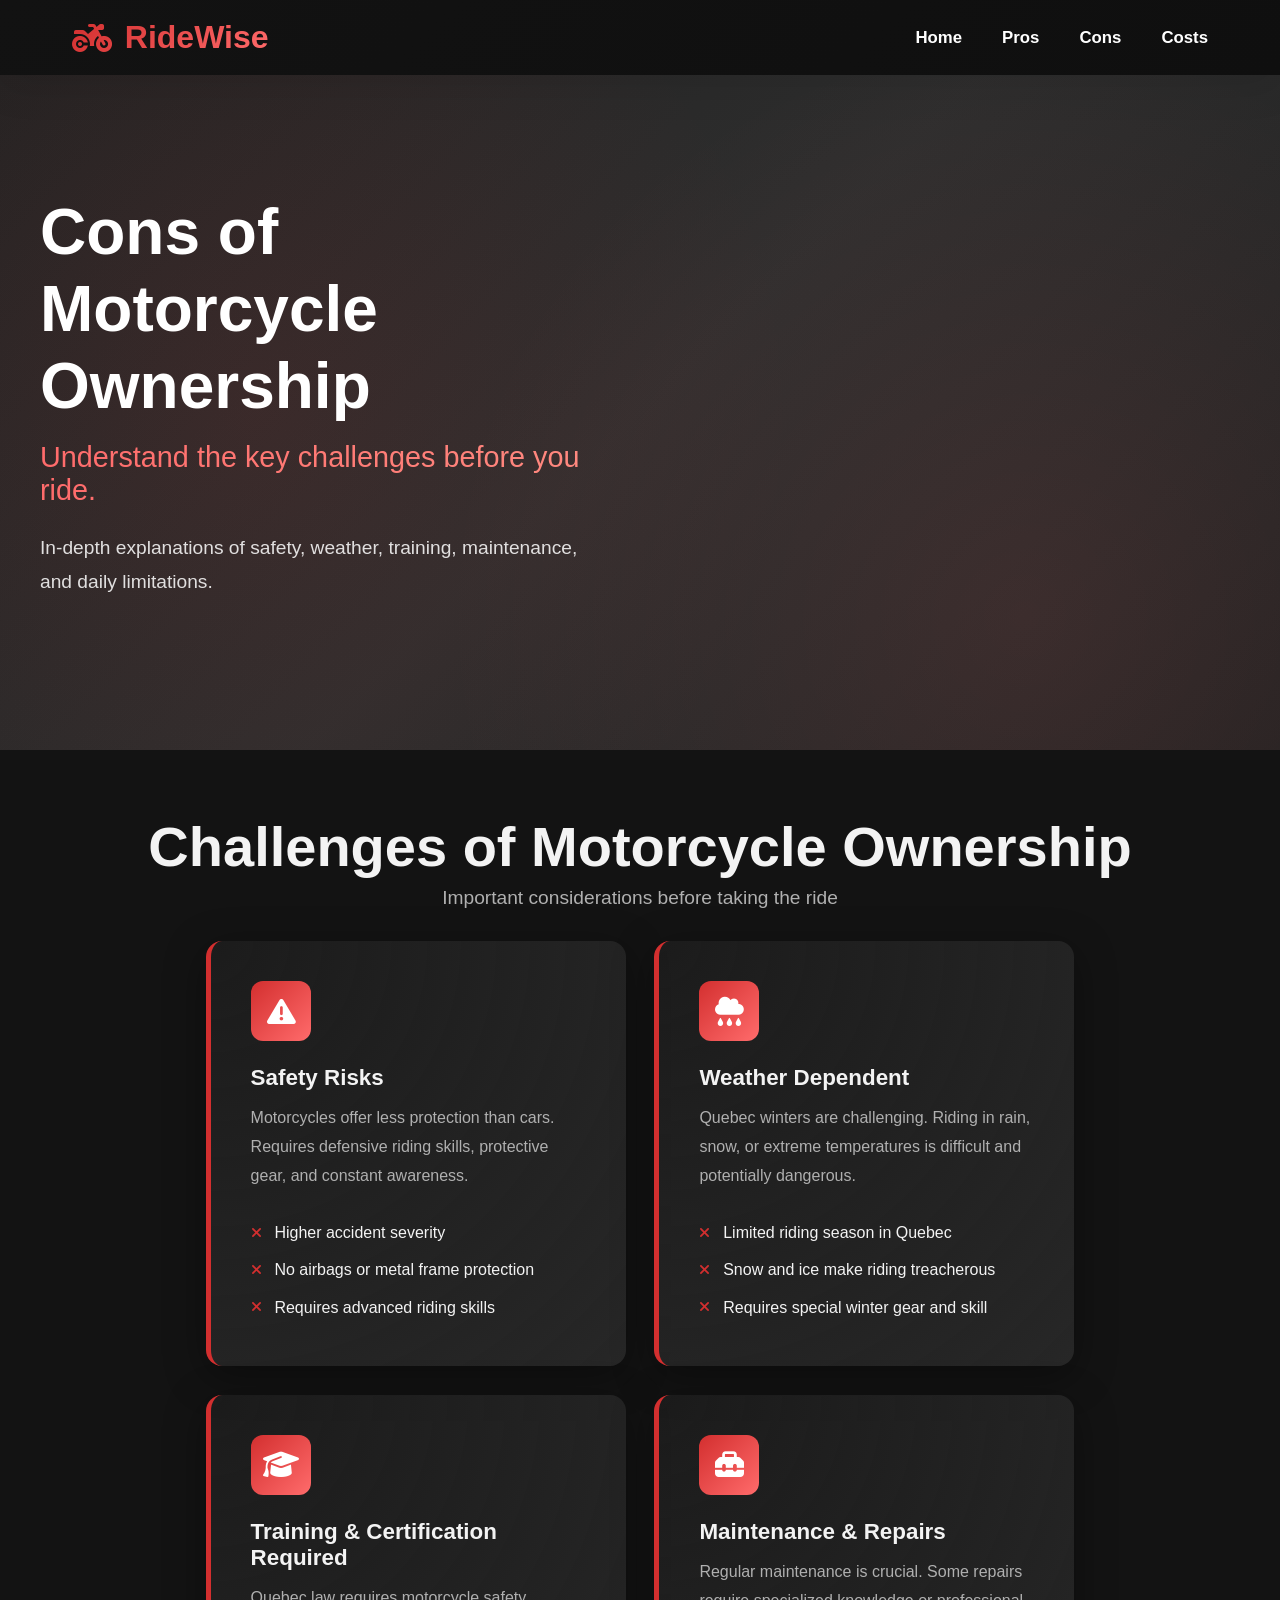
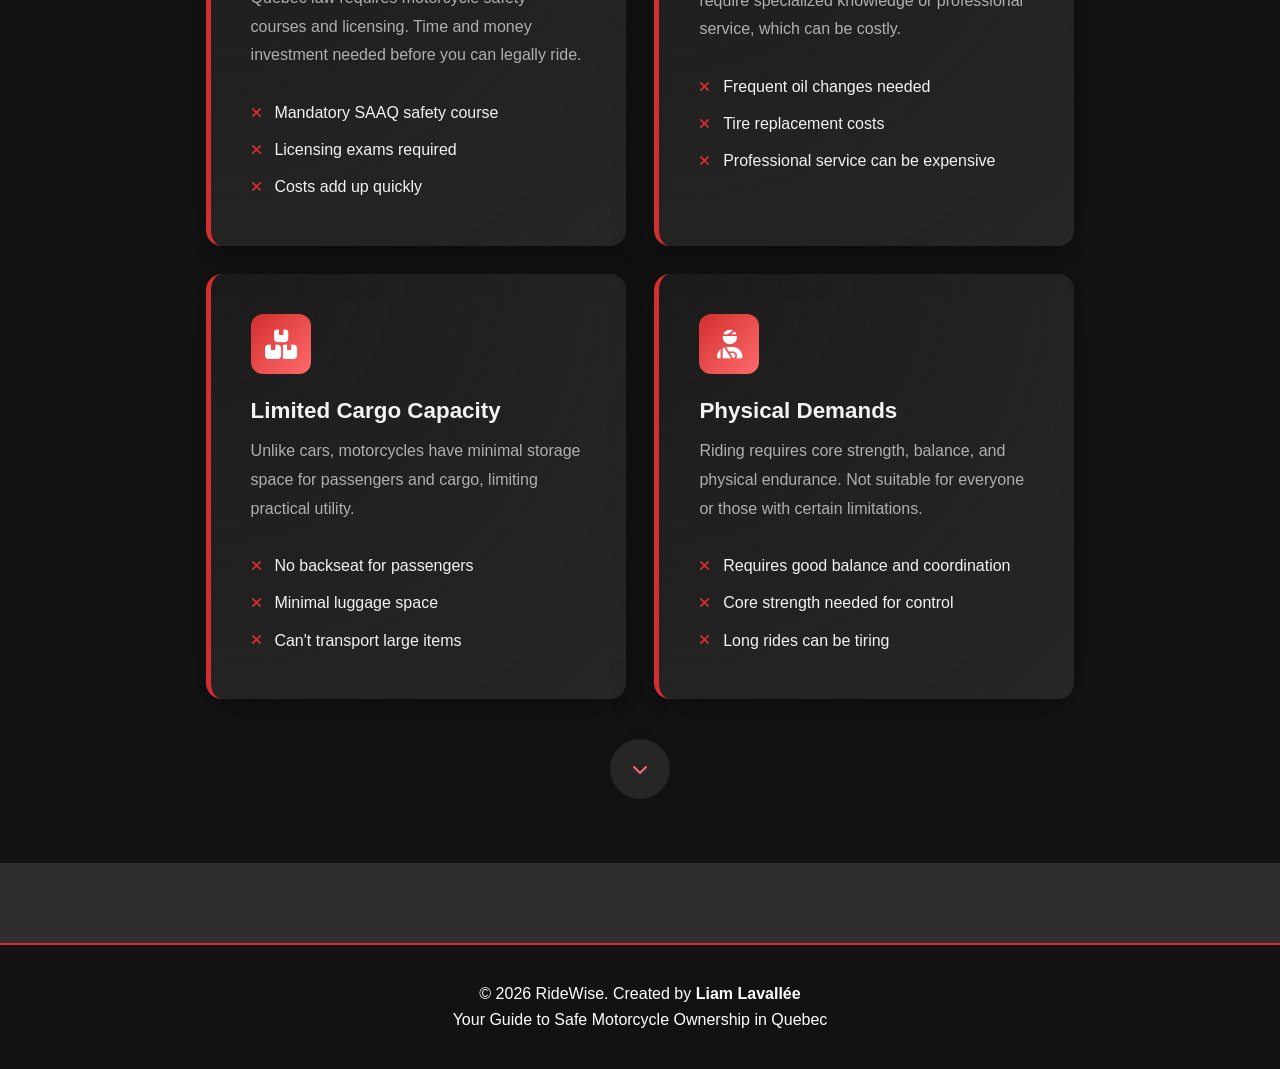
==== RideWiseVSCode/cons.html @ fea7e451 "commit" ====
<!DOCTYPE html>
<html lang="en">
<head>
    <meta charset="UTF-8">
    <meta name="viewport" content="width=device-width, initial-scale=1.0">
    <title>RideWise - Cons</title>
    <link rel="stylesheet" href="script.css">
    <link rel="stylesheet" href="https://cdnjs.cloudflare.com/ajax/libs/font-awesome/6.4.0/css/all.min.css">
</head>
<body class="detail-page">
    <nav class="navbar">
        <div class="nav-container">
            <div class="nav-logo">
                <i class="fas fa-motorcycle"></i> RideWise
            </div>
            <ul class="nav-menu">
                <li class="nav-item"><a href="index.html" class="nav-link">Home</a></li>
                <li class="nav-item"><a href="pros.html" class="nav-link">Pros</a></li>
                <li class="nav-item"><a href="cons.html" class="nav-link">Cons</a></li>
                <li class="nav-item"><a href="costs.html" class="nav-link">Costs</a></li>
            </ul>
            <div class="hamburger">
                <span></span>
                <span></span>
                <span></span>
            </div>
        </div>
    </nav>

    <section class="hero-section">
        <div class="hero-background">
            <div class="hero-bg-image"></div>
            <div class="hero-overlay"></div>
        </div>
        <div class="hero-container">
            <div class="hero-content">
                <div class="hero-text">
                    <h1 class="hero-title">Cons of Motorcycle Ownership</h1>
                    <p class="hero-subtitle">Understand the key challenges before you ride.</p>
                    <p class="hero-description">In-depth explanations of safety, weather, training, maintenance, and daily limitations.</p>
                </div>
            </div>
        </div>
    </section>

    <section id="cons" class="cons-section">
        <div class="section-container">
            <div class="section-header">
                <h2>Challenges of Motorcycle Ownership</h2>
                <p class="section-subtitle">Important considerations before taking the ride</p>
            </div>

            <div class="cons-grid">
                <div class="con-card fade-in-card">
                    <div class="con-icon"><i class="fas fa-exclamation-triangle"></i></div>
                    <h3>Safety Risks</h3>
                    <p>Motorcycles offer less protection than cars. Requires defensive riding skills, protective gear, and constant awareness.</p>
                    <ul class="card-list">
                        <li><i class="fas fa-times"></i> Higher accident severity</li>
                        <li><i class="fas fa-times"></i> No airbags or metal frame protection</li>
                        <li><i class="fas fa-times"></i> Requires advanced riding skills</li>
                    </ul>
                </div>
                <div class="con-card fade-in-card">
                    <div class="con-icon"><i class="fas fa-cloud-rain"></i></div>
                    <h3>Weather Dependent</h3>
                    <p>Quebec winters are challenging. Riding in rain, snow, or extreme temperatures is difficult and potentially dangerous.</p>
                    <ul class="card-list">
                        <li><i class="fas fa-times"></i> Limited riding season in Quebec</li>
                        <li><i class="fas fa-times"></i> Snow and ice make riding treacherous</li>
                        <li><i class="fas fa-times"></i> Requires special winter gear and skill</li>
                    </ul>
                </div>
                <div class="con-card fade-in-card">
                    <div class="con-icon"><i class="fas fa-graduation-cap"></i></div>
                    <h3>Training & Certification Required</h3>
                    <p>Quebec law requires motorcycle safety courses and licensing. Time and money investment needed before you can legally ride.</p>
                    <ul class="card-list">
                        <li><i class="fas fa-times"></i> Mandatory SAAQ safety course</li>
                        <li><i class="fas fa-times"></i> Licensing exams required</li>
                        <li><i class="fas fa-times"></i> Costs add up quickly</li>
                    </ul>
                </div>
                <div class="con-card fade-in-card">
                    <div class="con-icon"><i class="fas fa-toolbox"></i></div>
                    <h3>Maintenance & Repairs</h3>
                    <p>Regular maintenance is crucial. Some repairs require specialized knowledge or professional service, which can be costly.</p>
                    <ul class="card-list">
                        <li><i class="fas fa-times"></i> Frequent oil changes needed</li>
                        <li><i class="fas fa-times"></i> Tire replacement costs</li>
                        <li><i class="fas fa-times"></i> Professional service can be expensive</li>
                    </ul>
                </div>
                <div class="con-card fade-in-card">
                    <div class="con-icon"><i class="fas fa-boxes"></i></div>
                    <h3>Limited Cargo Capacity</h3>
                    <p>Unlike cars, motorcycles have minimal storage space for passengers and cargo, limiting practical utility.</p>
                    <ul class="card-list">
                        <li><i class="fas fa-times"></i> No backseat for passengers</li>
                        <li><i class="fas fa-times"></i> Minimal luggage space</li>
                        <li><i class="fas fa-times"></i> Can't transport large items</li>
                    </ul>
                </div>
                <div class="con-card fade-in-card">
                    <div class="con-icon"><i class="fas fa-user-injured"></i></div>
                    <h3>Physical Demands</h3>
                    <p>Riding requires core strength, balance, and physical endurance. Not suitable for everyone or those with certain limitations.</p>
                    <ul class="card-list">
                        <li><i class="fas fa-times"></i> Requires good balance and coordination</li>
                        <li><i class="fas fa-times"></i> Core strength needed for control</li>
                        <li><i class="fas fa-times"></i> Long rides can be tiring</li>
                    </ul>
                </div>
            </div>

            <div class="section-arrow-wrapper">
                <a href="costs.html" class="section-scroll-indicator" aria-label="Go to costs page"><i class="fas fa-chevron-down"></i></a>
            </div>
        </div>
    </section>

    <footer class="footer">
        <div class="footer-content">
            <p>&copy; 2026 RideWise. Created by <strong>Liam Lavallée</strong></p>
            <p>Your Guide to Safe Motorcycle Ownership in Quebec</p>
        </div>
    </footer>

    <script src="script.js"></script>
</body>
</html>
---- RideWiseVSCode/script.css ----
/* ========================================
   PROFESSIONAL MOTORCYCLE WEBSITE CSS
   WITH ANIMATIONS & STUNNING VISUALS
   ======================================== */

:root {
    --primary: #d32f2f;
    --primary-dark: #b71c1c;
    --accent: #ff6b6b;
    --secondary: #121212;
    --white: #ffffff;
    --light-bg: #383838;
    --page-bg: #2e2e2e;
    --section-bg: rgba(18, 18, 18, 0.95);
    --card-bg: #272727;
    --text-dark: #f3f3f3;
    --text-light: #b0b0b0;
    --border-radius: 16px;
    --transition: all 0.3s cubic-bezier(0.25, 0.46, 0.45, 0.94);
    --shadow: 0 10px 40px rgba(0, 0, 0, 0.35);
    --shadow-lg: 0 20px 60px rgba(0, 0, 0, 0.5);
}

* {
    margin: 0;
    padding: 0;
    box-sizing: border-box;
}

html {
    scroll-behavior: smooth;
}

body {
    font-family: 'Segoe UI', Tahoma, Geneva, Verdana, sans-serif;
    color: var(--text-dark);
    background: #2e2e2e;
    overflow-x: hidden;
}

/* ========================================
   NAVIGATION BAR
   ======================================== */

.navbar {
    background: linear-gradient(135deg, var(--secondary) 0%, #0f0f0f 100%);
    padding: 1.2rem 0;
    position: sticky;
    top: 0;
    z-index: 1000;
    box-shadow: var(--shadow-lg);
    backdrop-filter: blur(10px);
}

.nav-container {
    max-width: 1200px;
    margin: 0 auto;
    padding: 0 2rem;
    display: flex;
    justify-content: space-between;
    align-items: center;
}

.nav-logo {
    font-size: 2rem;
    font-weight: 900;
    background: linear-gradient(135deg, var(--primary), var(--accent));
    -webkit-background-clip: text;
    -webkit-text-fill-color: transparent;
    background-clip: text;
    display: flex;
    align-items: center;
    gap: 0.8rem;
    cursor: pointer;
    transition: var(--transition);
}

.nav-logo:hover {
    transform: scale(1.1);
}

.nav-menu {
    display: flex;
    list-style: none;
    gap: 2.5rem;
}

.nav-link {
    color: var(--white);
    text-decoration: none;
    font-weight: 600;
    transition: var(--transition);
    position: relative;
    font-size: 1.05rem;
}

.nav-link::after {
    content: '';
    position: absolute;
    bottom: -8px;
    left: 0;
    width: 0;
    height: 3px;
    background: linear-gradient(90deg, var(--primary), var(--accent));
    transition: width 0.4s ease;
    border-radius: 2px;
}

.nav-link:hover {
    color: var(--accent);
}

.nav-link:hover::after {
    width: 100%;
}

.hamburger {
    display: none;
    flex-direction: column;
    cursor: pointer;
    gap: 6px;
}

.hamburger span {
    width: 28px;
    height: 3px;
    background: var(--white);
    border-radius: 3px;
    transition: var(--transition);
}

/* ========================================
   HERO SECTION WITH ANIMATIONS
   ======================================== */

.hero-section {
    position: relative;
    min-height: 75vh;
    display: flex;
    align-items: center;
    justify-content: center;
    padding: 1.5rem 0;
    overflow: hidden;
}

.hero-background {
    position: absolute;
    top: 0;
    left: 0;
    width: 100%;
    height: 100%;
    z-index: 0;
}

.hero-bg-image {
    position: absolute;
    width: 100%;
    height: 100%;
    background: linear-gradient(135deg, rgba(26, 26, 26, 0.55) 0%, rgba(45, 45, 45, 0.3) 50%, rgba(26, 26, 26, 0.65) 100%),
                url('https://images.unsplash.com/photo-1500530855697-b586d89ba3ee?auto=format&fit=crop&w=1600&q=80');
    background-size: cover;
    background-position: center;
    z-index: 1;
}

.hero-overlay {
    position: absolute;
    width: 100%;
    height: 100%;
    background: radial-gradient(circle at 20% 50%, rgba(211, 47, 47, 0.1) 0%, transparent 50%),
                radial-gradient(circle at 80% 80%, rgba(255, 107, 107, 0.1) 0%, transparent 50%);
    z-index: 2;
    animation: overlayShift 10s ease-in-out infinite;
}

@keyframes overlayShift {
    0%, 100% {
        opacity: 1;
    }
    50% {
        opacity: 0.8;
    }
}

.hero-container {
    max-width: 1200px;
    width: 100%;
    position: relative;
    z-index: 3;
}

.hero-content {
    display: grid;
    grid-template-columns: 1fr 1fr;
    gap: 4rem;
    align-items: center;
    animation: fadeInUp 1s ease-out;
}

.hero-text {
    color: var(--white);
}

.hero-title {
    font-size: 4rem;
    font-weight: 900;
    margin-bottom: 1rem;
    line-height: 1.2;
    animation: slideInLeft 0.8s ease-out;
}

.hero-subtitle {
    font-size: 1.8rem;
    background: linear-gradient(90deg, var(--accent), #ff8a80);
    -webkit-background-clip: text;
    -webkit-text-fill-color: transparent;
    background-clip: text;
    margin-bottom: 1.5rem;
    animation: slideInLeft 0.8s ease-out 0.2s backwards;
}

.hero-description {
    font-size: 1.2rem;
    color: rgba(255, 255, 255, 0.85);
    margin-bottom: 2rem;
    line-height: 1.8;
    animation: slideInLeft 0.8s ease-out 0.4s backwards;
}

.hero-btn {
    background: linear-gradient(135deg, var(--primary), var(--accent));
    color: var(--white);
    border: none;
    padding: 1.2rem 2.8rem;
    font-size: 1.1rem;
    font-weight: 700;
    border-radius: var(--border-radius);
    cursor: pointer;
    transition: var(--transition);
    box-shadow: 0 10px 30px rgba(211, 47, 47, 0.3);
    position: relative;
    overflow: hidden;
    animation: slideInLeft 0.8s ease-out 0.6s backwards;
}

.hero-btn::before {
    content: '';
    position: absolute;
    top: 0;
    left: -100%;
    width: 100%;
    height: 100%;
    background: rgba(255, 255, 255, 0.2);
    transition: left 0.5s ease;
}

.hero-btn:hover {
    transform: translateY(-3px);
    box-shadow: 0 15px 40px rgba(211, 47, 47, 0.4);
}

.hero-btn:hover::before {
    left: 100%;
}

.hero-visual {
    position: relative;
    display: flex;
    justify-content: center;
    align-items: center;
    min-height: 500px;
    animation: slideInRight 0.8s ease-out;
}

.motorcycle-icon-large {
    font-size: 25rem;
    color: var(--accent);
    opacity: 0.9;
    animation: float 4s ease-in-out infinite;
    filter: drop-shadow(0 10px 30px rgba(211, 47, 47, 0.3));
    z-index: 2;
}

@keyframes float {
    0%, 100% {
        transform: translateY(0px) rotate(0deg);
    }
    50% {
        transform: translateY(-40px) rotate(2deg);
    }
}

.animated-circles {
    position: absolute;
    width: 100%;
    height: 100%;
    z-index: 1;
}

.circle {
    position: absolute;
    border: 2px solid var(--accent);
    border-radius: 50%;
    opacity: 0.15;
}

.circle-1 {
    width: 400px;
    height: 400px;
    top: 10%;
    left: 10%;
    animation: rotate 20s linear infinite;
}

.circle-2 {
    width: 300px;
    height: 300px;
    bottom: 15%;
    right: 10%;
    animation: rotate 15s linear infinite reverse;
}

.circle-3 {
    width: 200px;
    height: 200px;
    top: 40%;
    right: 5%;
    animation: rotate 10s linear infinite;
}

@keyframes rotate {
    from { transform: rotate(0deg); }
    to { transform: rotate(360deg); }
}

.scroll-indicator {
    position: absolute;
    bottom: 40px;
    left: 50%;
    transform: translateX(-50%);
    z-index: 3;
    animation: bounce 2s ease-in-out infinite;
    display: inline-flex;
    align-items: center;
    justify-content: center;
    text-decoration: none;
    cursor: pointer;
}

.scroll-indicator i {
    font-size: 1.8rem;
    color: var(--accent);
}

.scroll-indicator.secondary-indicator {
    bottom: 90px;
    opacity: 0.9;
    animation-delay: 0.2s;
}

.explore-scroll-indicator {
    position: relative;
    bottom: auto;
    left: auto;
    transform: none;
    display: inline-flex;
    margin-top: 1.5rem;
}

@keyframes bounce {
    0%, 100% {
        transform: translateX(-50%) translateY(0);
    }
    50% {
        transform: translateX(-50%) translateY(15px);
    }
}

/* ========================================
   SECTION ANIMATIONS & STYLES
   ======================================== */

@keyframes fadeInUp {
    from {
        opacity: 0;
        transform: translateY(50px);
    }
    to {
        opacity: 1;
        transform: translateY(0);
    }
}

@keyframes slideInLeft {
    from {
        opacity: 0;
        transform: translateX(-50px);
    }
    to {
        opacity: 1;
        transform: translateX(0);
    }
}

@keyframes slideInRight {
    from {
        opacity: 0;
        transform: translateX(50px);
    }
    to {
        opacity: 1;
        transform: translateX(0);
    }
}

@keyframes scaleIn {
    from {
        opacity: 0;
        transform: scale(0.9);
    }
    to {
        opacity: 1;
        transform: scale(1);
    }
}

.fade-in {
    animation: fadeInUp 0.8s ease-out;
}

.fade-in-card {
    animation: fadeInUp 0.8s ease-out;
}

.section-container {
    max-width: 1600px;
    margin: 0 auto;
    padding: 0 2.5rem;
}

.section-header {
    text-align: center;
    margin-bottom: 2rem;
}

.section-tag {
    display: inline-block;
    background: linear-gradient(135deg, var(--primary), var(--accent));
    color: var(--white);
    padding: 0.6rem 1.5rem;
    border-radius: 50px;
    font-size: 0.9rem;
    font-weight: 700;
    text-transform: uppercase;
    letter-spacing: 1px;
    margin-bottom: 1rem;
}

.section-tag.warning {
    background: linear-gradient(135deg, #ff6b6b, #ff8a80);
}

.section-header h2 {
    font-size: 3.5rem;
    color: var(--text-dark);
    margin-bottom: 0.5rem;
    font-weight: 900;
}

.section-header p {
    font-size: 1.2rem;
    color: var(--text-light);
    margin-top: 0.5rem;
}

/* ========================================
   PROS SECTION
   ======================================== */

.pros-section {
    padding: 4rem 0;
    background: linear-gradient(180deg, rgba(18, 18, 18, 0.98) 0%, var(--section-bg) 100%);
    position: relative;
    overflow: hidden;
}

.section-bg-pattern {
    position: absolute;
    top: 0;
    left: 0;
    right: 0;
    height: 400px;
    background: 
        radial-gradient(circle at 20% 50%, rgba(211, 47, 47, 0.05) 0%, transparent 50%),
        radial-gradient(circle at 80% 80%, rgba(255, 107, 107, 0.05) 0%, transparent 50%);
    pointer-events: none;
}

.pros-grid {
    display: grid;
    grid-template-columns: repeat(auto-fit, minmax(420px, 1fr));
    gap: 2.5rem;
    justify-content: center;
    position: relative;
    z-index: 1;
}

.pro-card {
    background: var(--card-bg);
    padding: 3rem;
    border-radius: var(--border-radius);
    box-shadow: var(--shadow);
    transition: var(--transition);
    position: relative;
    overflow: hidden;
    border-top: 5px solid var(--primary);
}

.card-bg {
    position: absolute;
    top: 0;
    left: 0;
    width: 0;
    height: 100%;
    background: linear-gradient(135deg, rgba(211, 47, 47, 0.05), rgba(255, 107, 107, 0.05));
    transition: width 0.5s ease;
    z-index: -1;
}

.pro-card:hover {
    transform: translateY(-15px);
    box-shadow: var(--shadow-lg);
}

.pro-card:hover .card-bg {
    width: 100%;
}

.card-icon {
    width: 70px;
    height: 70px;
    background: linear-gradient(135deg, var(--primary), var(--accent));
    border-radius: 50%;
    display: flex;
    align-items: center;
    justify-content: center;
    font-size: 2rem;
    color: var(--white);
    margin-bottom: 1.5rem;
    animation: scaleIn 0.6s ease-out;
}

.pro-card h3 {
    font-size: 1.5rem;
    color: var(--text-dark);
    margin-bottom: 0.8rem;
    font-weight: 700;
}

.pro-card p {
    color: var(--text-light);
    margin-bottom: 1.5rem;
    line-height: 1.8;
}

.card-list {
    list-style: none;
    margin-top: 1.5rem;
}

.card-list li {
    padding: 0.6rem 0;
    color: var(--text-dark);
    display: flex;
    align-items: center;
    gap: 0.8rem;
    font-weight: 500;
}

.card-list i {
    color: var(--primary);
    font-size: 0.9rem;
    font-weight: bold;
}

/* ========================================
   CONS SECTION
   ======================================== */

.cons-section {
    padding: 4rem 0;
    background: var(--section-bg);
    position: relative;
    overflow: hidden;
}

.cons-bg {
    position: absolute;
    top: 0;
    left: 0;
    right: 0;
    bottom: 0;
    background: 
        linear-gradient(180deg, rgba(211, 47, 47, 0.02) 0%, transparent 100%);
    pointer-events: none;
}

.cons-grid {
    display: grid;
    grid-template-columns: repeat(auto-fit, minmax(420px, 1fr));
    gap: 2.5rem;
    justify-content: center;
    position: relative;
    z-index: 1;
}

.con-card {
    background: radial-gradient(circle at top left, rgba(255, 255, 255, 0.04), rgba(40, 40, 40, 0.95));
    padding: 3rem;
    border-radius: var(--border-radius);
    box-shadow: var(--shadow);
    transition: var(--transition);
    border-left: 5px solid var(--primary);
    position: relative;
    overflow: hidden;
}

.con-card::before {
    content: '';
    position: absolute;
    top: 0;
    right: -30px;
    width: 200px;
    height: 200px;
    background: radial-gradient(circle, rgba(211, 47, 47, 0.1), transparent);
    opacity: 0;
    transition: opacity 0.5s ease;
}

.con-card:hover {
    transform: translateY(-10px);
    box-shadow: var(--shadow-lg);
}

.con-card:hover::before {
    opacity: 1;
}

.con-icon {
    width: 60px;
    height: 60px;
    background: linear-gradient(135deg, var(--primary), var(--accent));
    border-radius: 12px;
    display: flex;
    align-items: center;
    justify-content: center;
    font-size: 1.8rem;
    color: var(--white);
    margin-bottom: 1.5rem;
}

.con-card h3 {
    font-size: 1.4rem;
    color: var(--text-dark);
    margin-bottom: 0.8rem;
    font-weight: 700;
}

.con-card p {
    color: var(--text-light);
    margin-bottom: 1.5rem;
    line-height: 1.8;
}

.con-details {
    background: rgba(211, 47, 47, 0.05);
    padding: 1.2rem;
    border-radius: 10px;
    font-size: 0.95rem;
    color: var(--text-dark);
    line-height: 1.8;
}

.con-details i {
    color: var(--primary);
    margin-right: 0.5rem;
}

/* ========================================
   COSTS SECTION
   ======================================== */

.costs-section {
    padding: 4rem 0 6rem;
    background: linear-gradient(180deg, rgba(18, 18, 18, 0.98) 0%, var(--section-bg) 100%);
    position: relative;
}

.costs-grid {
    display: grid;
    grid-template-columns: repeat(auto-fit, minmax(420px, 1fr));
    gap: 2.5rem;
    justify-content: center;
    margin-bottom: 4rem;
}

.cost-card {
    background: var(--card-bg);
    border-radius: var(--border-radius);
    overflow: hidden;
    box-shadow: var(--shadow);
    transition: var(--transition);
    border-top: 5px solid var(--primary);
    padding: 1.5rem 1.8rem 1.8rem;
}

.cost-card:hover {
    transform: translateY(-12px);
    box-shadow: var(--shadow-lg);
}

body.detail-page .pros-grid,
body.detail-page .cons-grid,
body.detail-page .costs-grid {
    grid-template-columns: repeat(auto-fit, minmax(320px, 420px));
    gap: 1.8rem;
}

body.detail-page .pro-card,
body.detail-page .con-card,
body.detail-page .cost-card {
    max-width: 420px;
    margin: 0 auto;
}

body.detail-page .pro-card,
body.detail-page .con-card {
    padding: 2.5rem;
}

.cost-icon {
    width: 100%;
    height: 140px;
    background: linear-gradient(135deg, var(--primary) 0%, var(--accent) 100%);
    display: flex;
    align-items: center;
    justify-content: center;
    font-size: 2.5rem;
    color: var(--white);
}

.cost-card h3 {
    font-size: 1.5rem;
    color: var(--text-dark);
    padding: 1.5rem 1.5rem 0;
    font-weight: 700;
}

.cost-breakdown {
    padding: 1.5rem;
}

.section-info {
    color: rgb(156, 156, 156);
    margin-left: 478px;
    margin-top: 20px;
    display: block;
    width: 100%;
    text-align: right;
    display: flex;
    justify-content: flex-end;
}

.cost-item {
    display: flex;
    justify-content: space-between;
    padding: 1rem 0;
    border-bottom: 1px solid rgba(255, 255, 255, 0.08);
    font-size: 0.95rem;
    line-height: 1.8;
}

.cost-item:last-of-type {
    border-bottom: none;
}

.cost-item span:first-child {
    color: var(--text-dark);
    font-weight: 500;
}

.price {
    color: var(--primary);
    font-weight: 700;
}

.cost-total {
    background: linear-gradient(135deg, rgba(211, 47, 47, 0.1), rgba(255, 107, 107, 0.05));
    padding: 1.2rem 1.5rem;
    display: flex;
    justify-content: space-between;
    font-weight: 700;
    color: var(--primary);
    border-top: 2px solid rgba(211, 47, 47, 0.2);
}

/* ========================================
   COST SUMMARY TABLE
   ======================================== */

.cost-summary {
    background: var(--card-bg);
    padding: 3rem;
    border-radius: var(--border-radius);
    box-shadow: var(--shadow);
    margin-bottom: 3rem;
}

.cost-summary h3 {
    font-size: 2rem;
    color: var(--text-dark);
    margin-bottom: 2rem;
    text-align: center;
    font-weight: 900;
}

.summary-table {
    width: 100%;
    border-collapse: collapse;
    margin-bottom: 2rem;
}

.summary-row {
    display: grid;
    grid-template-columns: 1.6fr 1fr 1fr;
    gap: 1rem;
    align-items: center;
    padding: 1rem 1.2rem;
    border-bottom: 1px solid rgba(255, 255, 255, 0.08);
    color: var(--text-light);
    font-size: 0.95rem;
}

.summary-row.header {
    background: linear-gradient(135deg, var(--primary), var(--accent));
    color: var(--white);
    font-weight: 700;
    border-bottom: none;
}

.summary-row.header span {
    color: var(--white);
}

.summary-row.total {
    background: linear-gradient(135deg, rgba(211, 47, 47, 0.12), rgba(255, 107, 107, 0.08));
    font-weight: 700;
    color: var(--text-dark);
    font-size: 1rem;
}

.summary-table span {
    display: block;
}

.cost-note-large {
    background: rgba(211, 47, 47, 0.08);
    border-left: 4px solid var(--primary);
    padding: 1.5rem;
    border-radius: 14px;
    color: var(--text-light);
    line-height: 1.8;
    margin-top: 1.5rem;
}

.cost-note-large i {
    color: var(--primary);
    margin-right: 0.8rem;
}

/* ========================================
   EXPLORE SECTION
   ======================================== */

.explore-section {
    background:
        linear-gradient(135deg, rgba(26, 26, 26, 0.8), rgba(26, 26, 26, 0.75)),
        url('https://tse1.mm.bing.net/th/id/OIP.mK5XKElufJsKbMB0Slj2IwHaHa?r=0&rs=1&pid=ImgDetMain&o=7&rm=3');
    background-size: cover;
    background-position: center;
    color: var(--white);
    padding: 4.5rem 3rem 3rem;
    border-radius: 28px;
    text-align: center;
    margin: 3rem auto 0;
    max-width: 1250px;
    box-shadow: var(--shadow-lg);
    position: relative;
    overflow: hidden;
    border: 1px solid rgba(255, 255, 255, 0.08);
    animation: sectionPulse 6s ease-in-out infinite;
}

.explore-section::before {
    content: '';
    position: absolute;
    inset: 0;
    background: radial-gradient(circle at top left, rgba(255, 255, 255, 0.12), transparent 35%);
    pointer-events: none;
}

.explore-section h3 {
    font-size: 2.2rem;
    margin-bottom: 1.2rem;
    font-weight: 900;
    letter-spacing: 0.04em;
}

.explore-section p {
    color: rgba(255, 255, 255, 0.8);
    max-width: 700px;
    margin: 0 auto 2rem;
    line-height: 1.7;
}

.explore-grid {
    display: flex;
    gap: 1.5rem;
    justify-content: center;
    flex-wrap: wrap;
    margin-top: 1.5rem;
}

.explore-link {
    background: linear-gradient(135deg, var(--primary), var(--accent));
    color: var(--white);
    padding: 1.2rem 1.8rem;
    border-radius: 50px;
    text-decoration: none;
    font-weight: 700;
    transition: var(--transition);
    display: inline-flex;
    align-items: center;
    gap: 0.8rem;
    box-shadow: 0 8px 20px rgba(211, 47, 47, 0.3);
    min-width: 140px;
    justify-content: center;
    transform: translateY(0);
}

.explore-link:hover {
    transform: translateY(-8px) scale(1.02);
    box-shadow: 0 14px 32px rgba(211, 47, 47, 0.4);
}

.explore-link i {
    font-size: 1.1rem;
}

@keyframes sectionPulse {
    0%, 100% {
        transform: translateY(0);
    }
    50% {
        transform: translateY(-4px);
    }
}

.section-arrow-wrapper {
    display: flex;
    justify-content: center;
    margin-top: 2.5rem;
}

.section-scroll-indicator {
    display: inline-flex;
    background: rgba(255, 255, 255, 0.08);
    color: var(--accent);
    width: 60px;
    height: 60px;
    border-radius: 50%;
    align-items: center;
    justify-content: center;
    text-decoration: none;
    transition: transform 0.3s ease, background 0.3s ease;
    box-shadow: 0 10px 25px rgba(0, 0, 0, 0.12);
}

.section-scroll-indicator:hover {
    transform: translateY(-6px);
    background: rgba(255, 255, 255, 0.15);
}

/* ========================================
   RESOURCES SECTION
   ======================================== */

.resources-section {
    background: linear-gradient(135deg, rgba(18, 18, 18, 0.95) 0%, #111111 100%);
    color: var(--white);
    padding: 3rem;
    border-radius: var(--border-radius);
    text-align: center;
    margin-top: 3rem;
    box-shadow: var(--shadow-lg);
}

.resources-section h3 {
    font-size: 1.8rem;
    margin-bottom: 2rem;
    font-weight: 900;
}

.resources-grid {
    display: flex;
    gap: 1.5rem;
    justify-content: center;
    flex-wrap: wrap;
}

.resource-link {
    background: linear-gradient(135deg, var(--primary), var(--accent));
    color: var(--white);
    padding: 1rem 2rem;
    border-radius: 50px;
    text-decoration: none;
    font-weight: 700;
    transition: var(--transition);
    display: inline-flex;
    align-items: center;
    gap: 0.8rem;
    box-shadow: 0 8px 20px rgba(211, 47, 47, 0.3);
}

.resource-link:hover {
    transform: translateY(-5px);
    box-shadow: 0 12px 30px rgba(211, 47, 47, 0.4);
}

.resource-link i {
    font-size: 1.1rem;
}

/* ========================================
   FOOTER
   ======================================== */

.footer {
    background: var(--secondary);
    color: var(--white);
    text-align: center;
    padding: 2rem;
    margin-top: 5rem;
    border-top: 2px solid var(--primary);
}

.footer-content p {
    margin: 0.5rem 0;
    font-size: 1rem;
}

/* ========================================
   RESPONSIVE DESIGN
   ======================================== */

@media (max-width: 768px) {
    .nav-menu {
        display: none;
    }

    .hamburger {
        display: flex;
    }

    .hero-content {
        grid-template-columns: 1fr;
        gap: 2rem;
    }

    .hero-title {
        font-size: 2.5rem;
    }

    .hero-subtitle {
        font-size: 1.3rem;
    }

    .motorcycle-icon-large {
        font-size: 12rem;
    }

    .section-header h2 {
        font-size: 2.2rem;
    }

    .pros-grid,
    .cons-grid,
    .costs-grid {
        grid-template-columns: 1fr;
    }

    .cost-item {
        flex-direction: column;
        align-items: flex-start;
        gap: 0.35rem;
    }

    .cost-item span:last-child {
        font-size: 1rem;
    }

    .summary-row {
        grid-template-columns: 1fr;
        padding: 0.9rem 1rem;
    }

    .summary-row.header {
        padding: 1rem 1rem;
    }

    .cost-note-large {
        font-size: 0.95rem;
    }

    .resources-grid {
        flex-direction: column;
    }

    .resource-link {
        width: 100%;
        justify-content: center;
    }

    .section-container {
        padding: 0 1rem;
    }
}

@media (max-width: 480px) {
    .nav-logo {
        font-size: 1.5rem;
    }

    .hero-title {
        font-size: 1.8rem;
    }

    .hero-subtitle {
        font-size: 1rem;
    }

    .hero-btn {
        padding: 0.9rem 1.8rem;
        font-size: 1rem;
    }

    .motorcycle-icon-large {
        font-size: 6rem;
    }

    .circle-1 {
        width: 200px;
        height: 200px;
    }

    .circle-2 {
        width: 150px;
        height: 150px;
    }

    .circle-3 {
        width: 100px;
        height: 100px;
    }

    .section-header h2 {
        font-size: 1.8rem;
    }

    .pro-card,
    .con-card {
        padding: 2rem;
    }

    .cost-summary {
        padding: 1.5rem;
    }
}
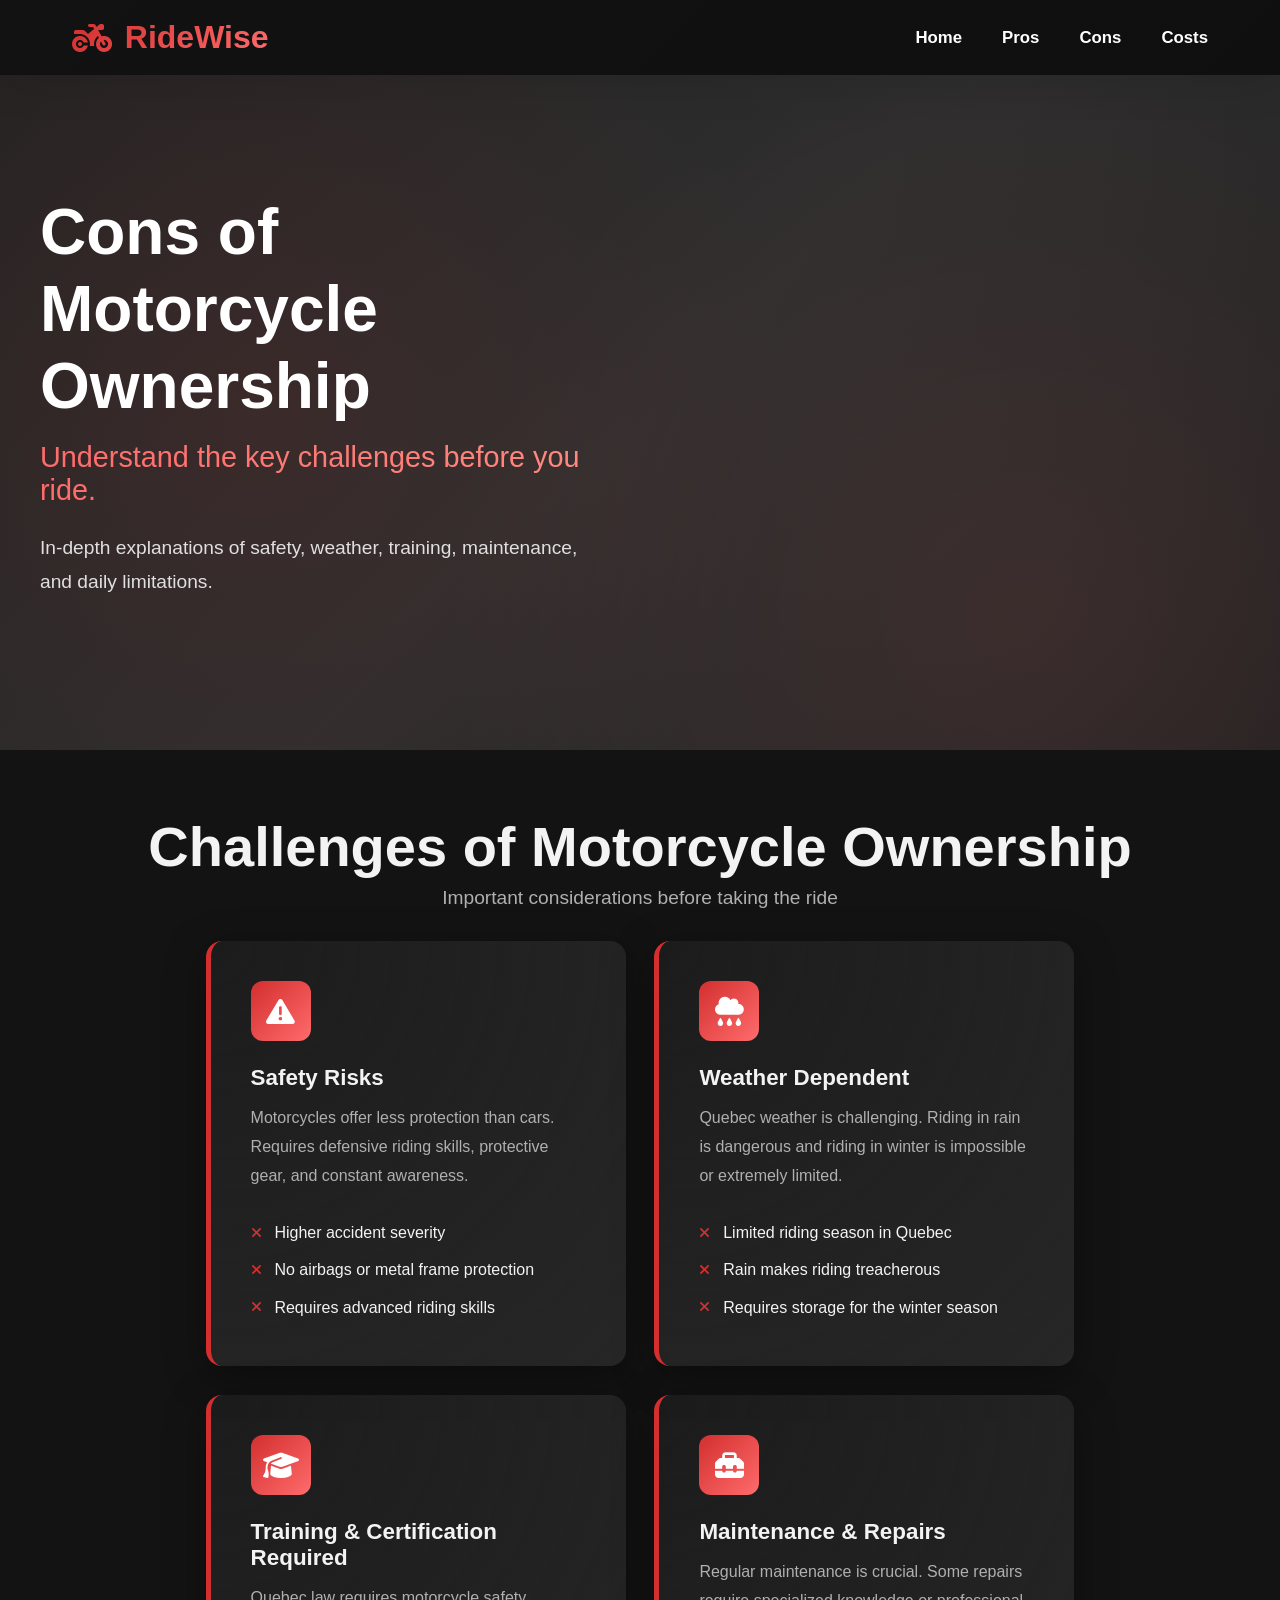
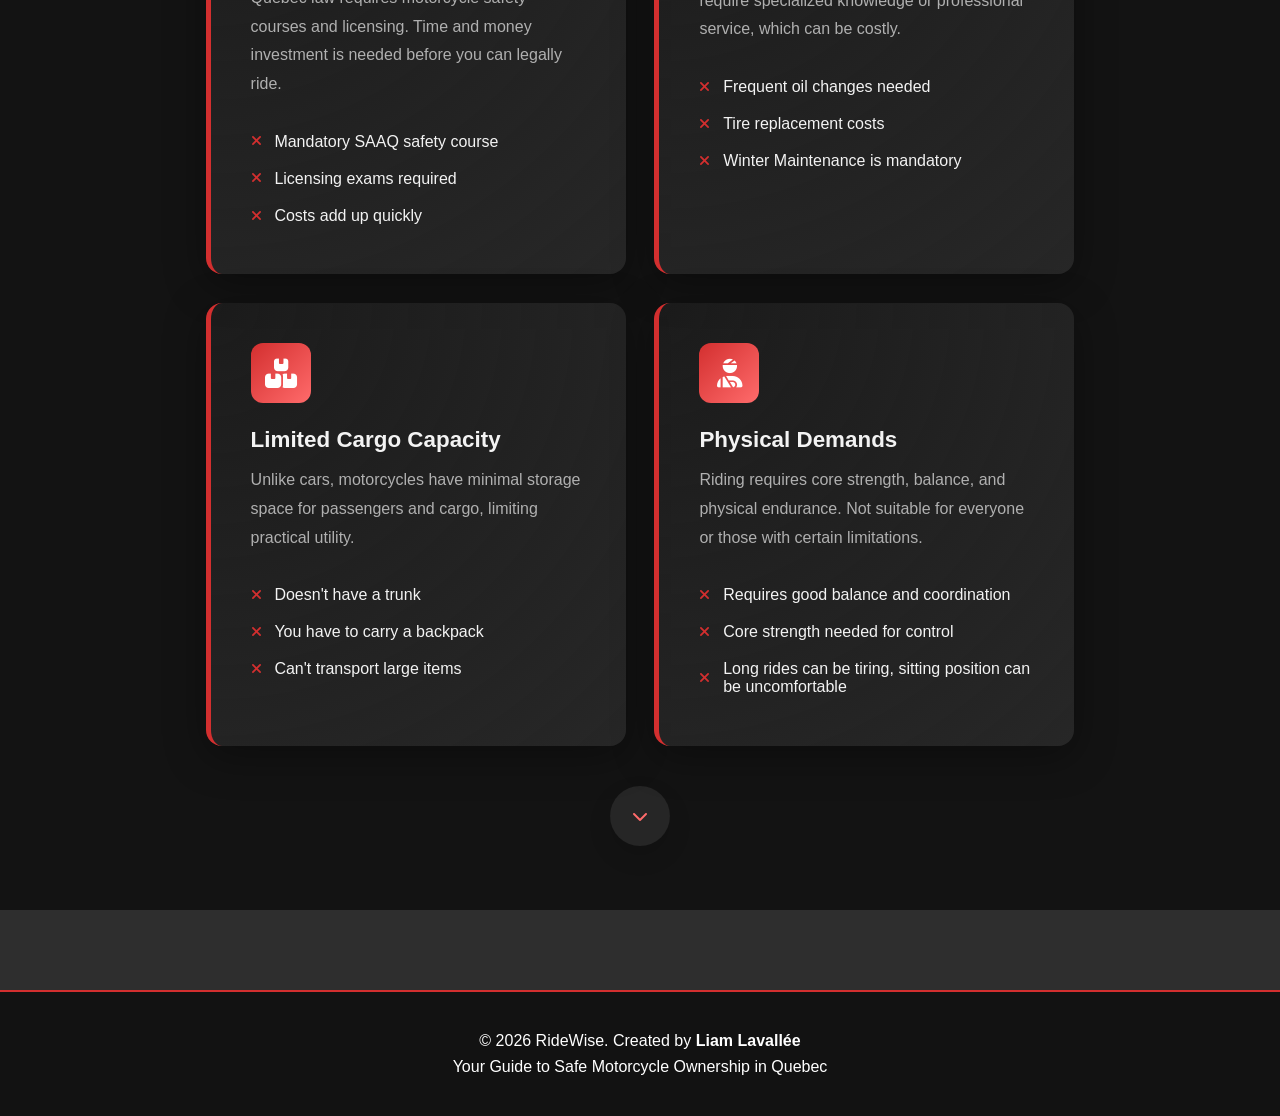
==== commit b7353363: "commit" ====
--- a/RideWiseVSCode/cons.html
+++ b/RideWiseVSCode/cons.html
@@ -64,17 +64,17 @@
                 <div class="con-card fade-in-card">
                     <div class="con-icon"><i class="fas fa-cloud-rain"></i></div>
                     <h3>Weather Dependent</h3>
-                    <p>Quebec winters are challenging. Riding in rain, snow, or extreme temperatures is difficult and potentially dangerous.</p>
+                    <p>Quebec weather is challenging. Riding in rain is dangerous and riding in winter is impossible or extremely limited.</p>
                     <ul class="card-list">
                         <li><i class="fas fa-times"></i> Limited riding season in Quebec</li>
-                        <li><i class="fas fa-times"></i> Snow and ice make riding treacherous</li>
-                        <li><i class="fas fa-times"></i> Requires special winter gear and skill</li>
+                        <li><i class="fas fa-times"></i> Rain makes riding treacherous</li>
+                        <li><i class="fas fa-times"></i> Requires storage for the winter season</li>
                     </ul>
                 </div>
                 <div class="con-card fade-in-card">
                     <div class="con-icon"><i class="fas fa-graduation-cap"></i></div>
                     <h3>Training & Certification Required</h3>
-                    <p>Quebec law requires motorcycle safety courses and licensing. Time and money investment needed before you can legally ride.</p>
+                    <p>Quebec law requires motorcycle safety courses and licensing. Time and money investment is needed before you can legally ride.</p>
                     <ul class="card-list">
                         <li><i class="fas fa-times"></i> Mandatory SAAQ safety course</li>
                         <li><i class="fas fa-times"></i> Licensing exams required</li>
@@ -88,7 +88,7 @@
                     <ul class="card-list">
                         <li><i class="fas fa-times"></i> Frequent oil changes needed</li>
                         <li><i class="fas fa-times"></i> Tire replacement costs</li>
-                        <li><i class="fas fa-times"></i> Professional service can be expensive</li>
+                        <li><i class="fas fa-times"></i> Winter Maintenance is mandatory</li>
                     </ul>
                 </div>
                 <div class="con-card fade-in-card">
@@ -96,8 +96,8 @@
                     <h3>Limited Cargo Capacity</h3>
                     <p>Unlike cars, motorcycles have minimal storage space for passengers and cargo, limiting practical utility.</p>
                     <ul class="card-list">
-                        <li><i class="fas fa-times"></i> No backseat for passengers</li>
-                        <li><i class="fas fa-times"></i> Minimal luggage space</li>
+                        <li><i class="fas fa-times"></i> Doesn't have a trunk</li>
+                        <li><i class="fas fa-times"></i> You have to carry a backpack</li>
                         <li><i class="fas fa-times"></i> Can't transport large items</li>
                     </ul>
                 </div>
@@ -108,7 +108,7 @@
                     <ul class="card-list">
                         <li><i class="fas fa-times"></i> Requires good balance and coordination</li>
                         <li><i class="fas fa-times"></i> Core strength needed for control</li>
-                        <li><i class="fas fa-times"></i> Long rides can be tiring</li>
+                        <li><i class="fas fa-times"></i> Long rides can be tiring, sitting position can be uncomfortable</li>
                     </ul>
                 </div>
             </div>
